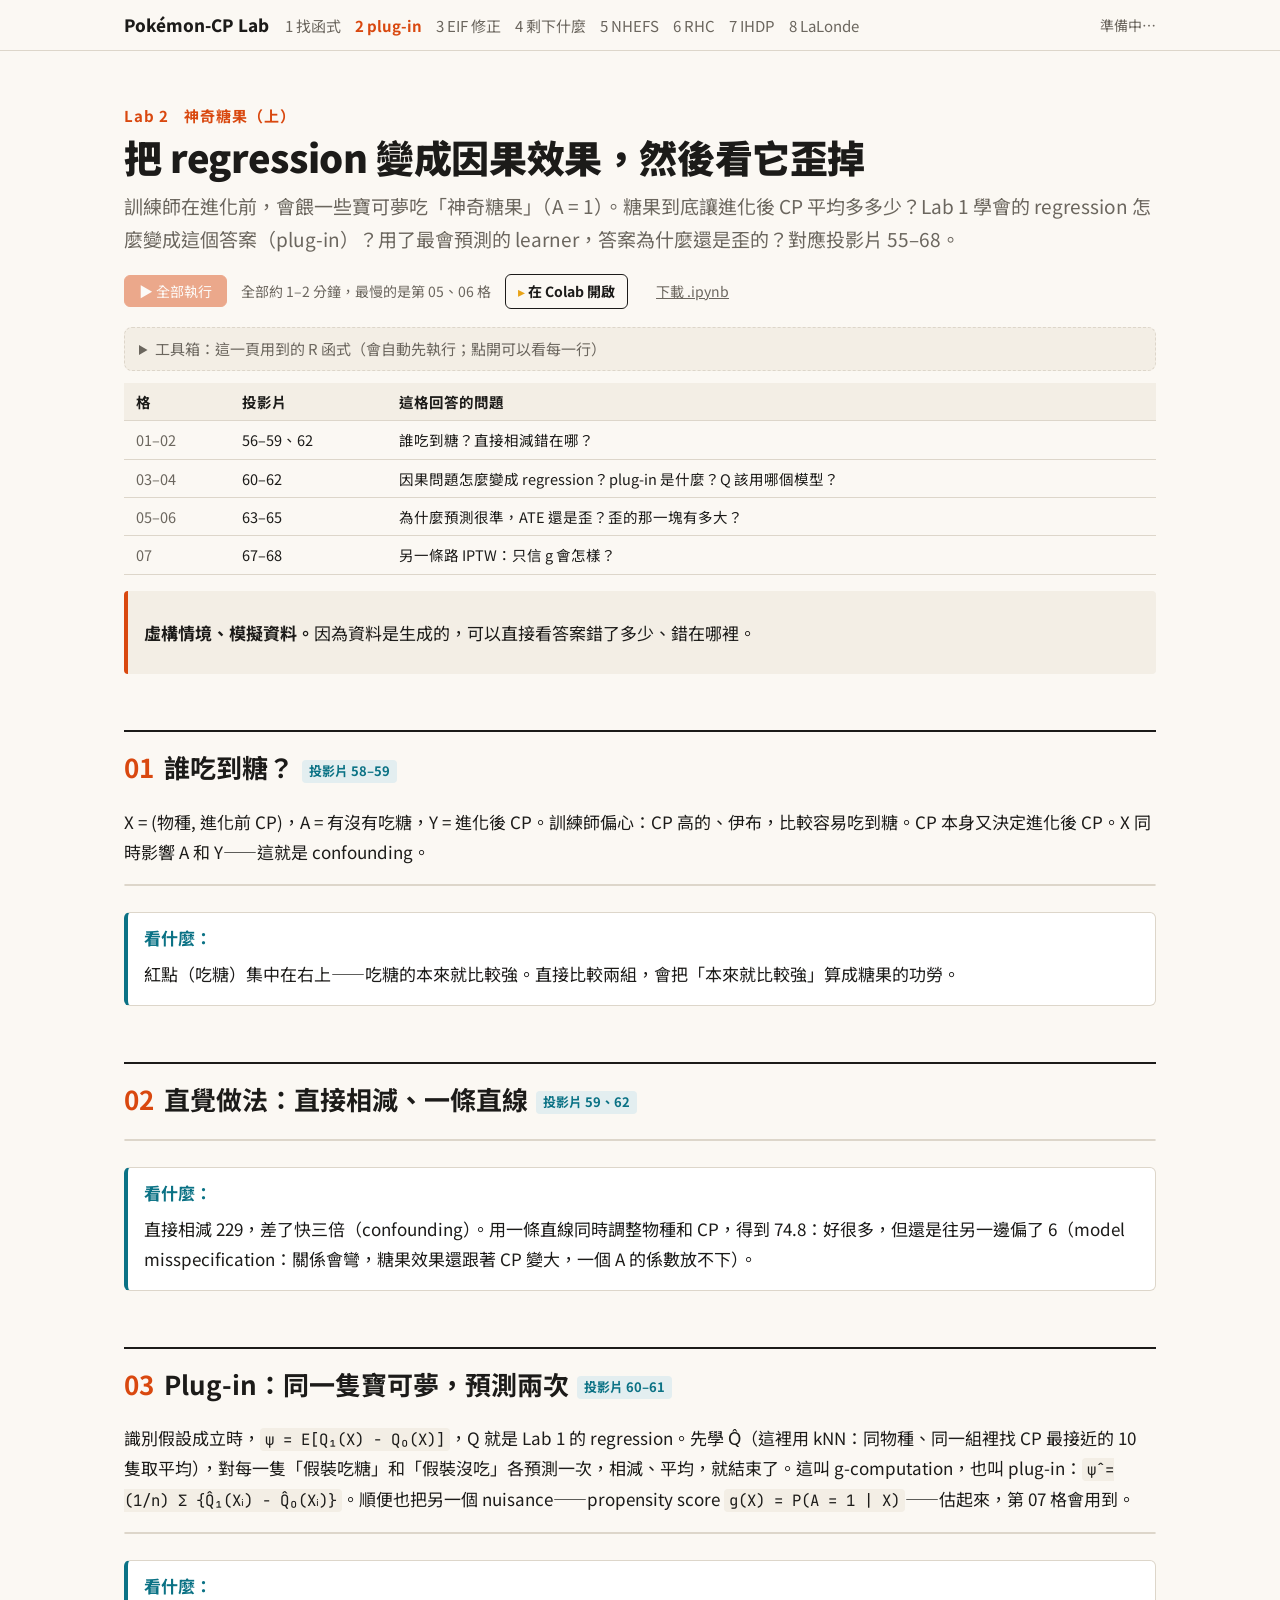
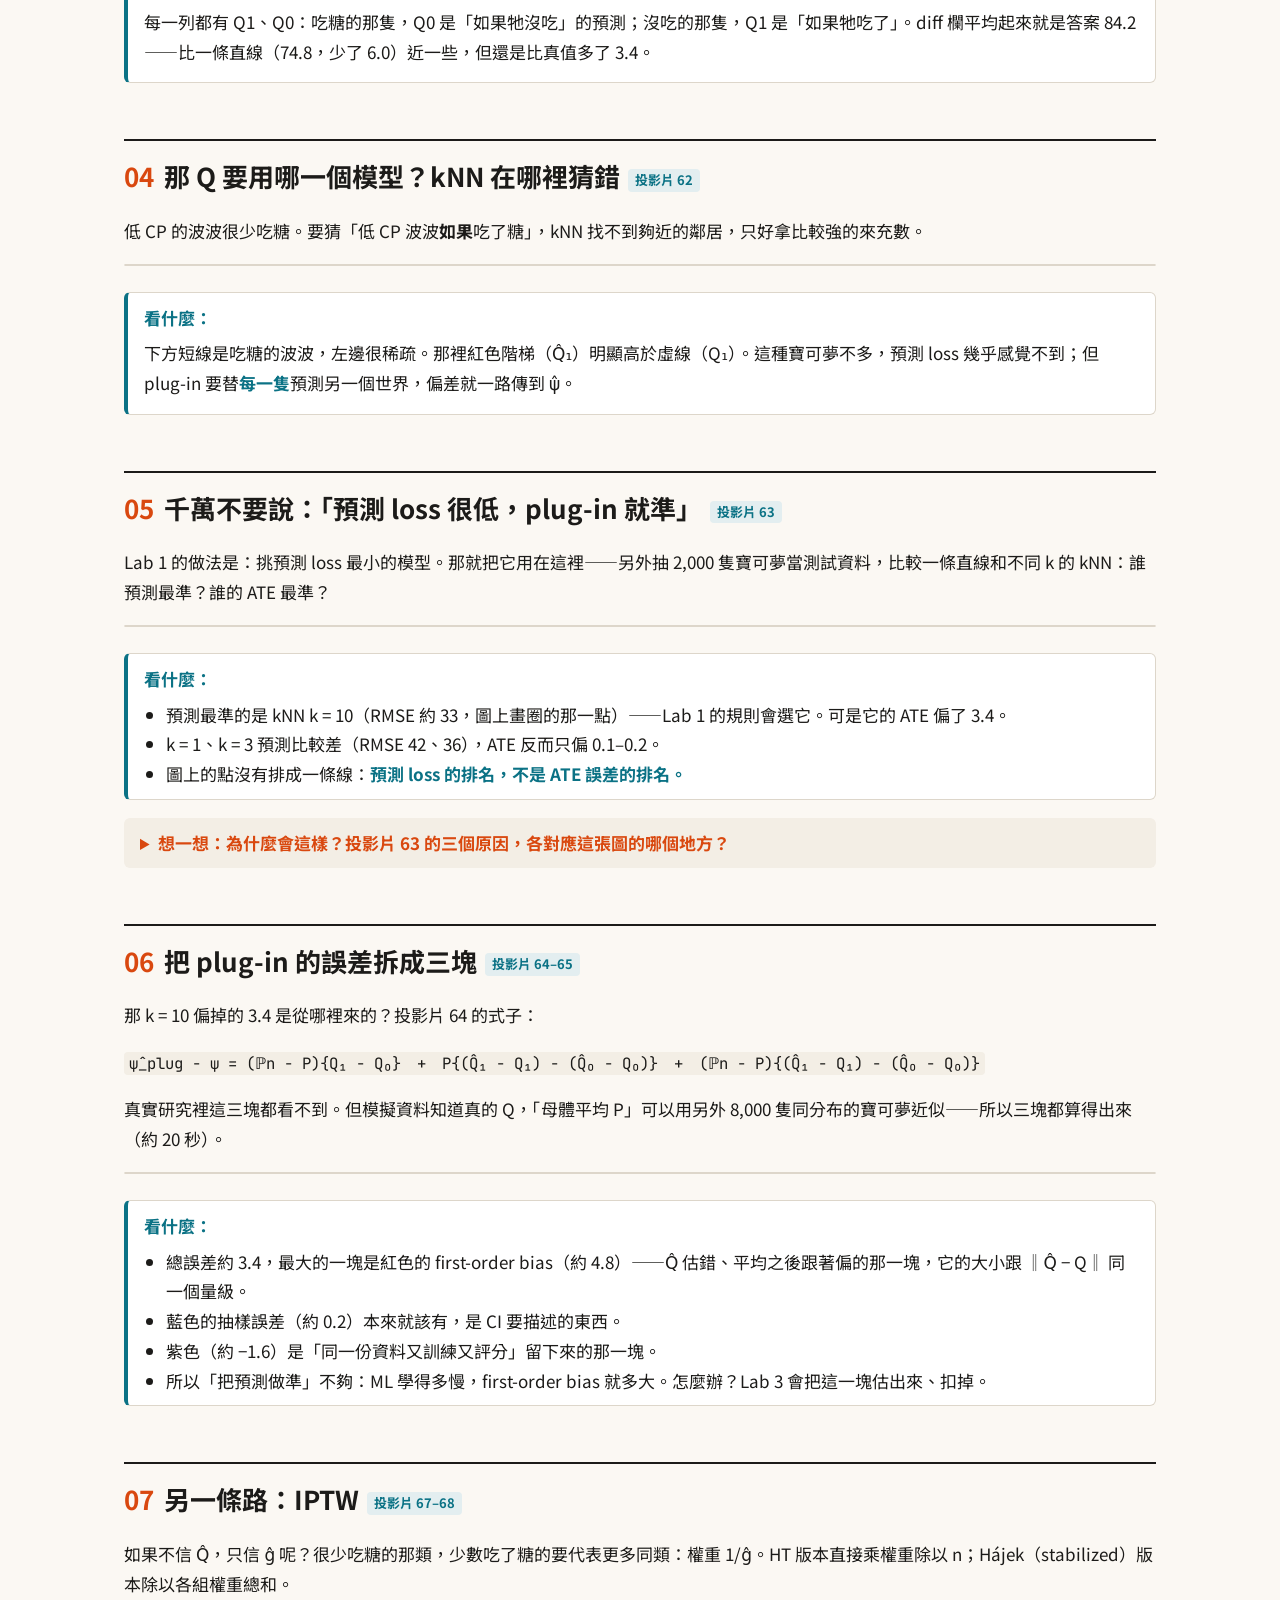
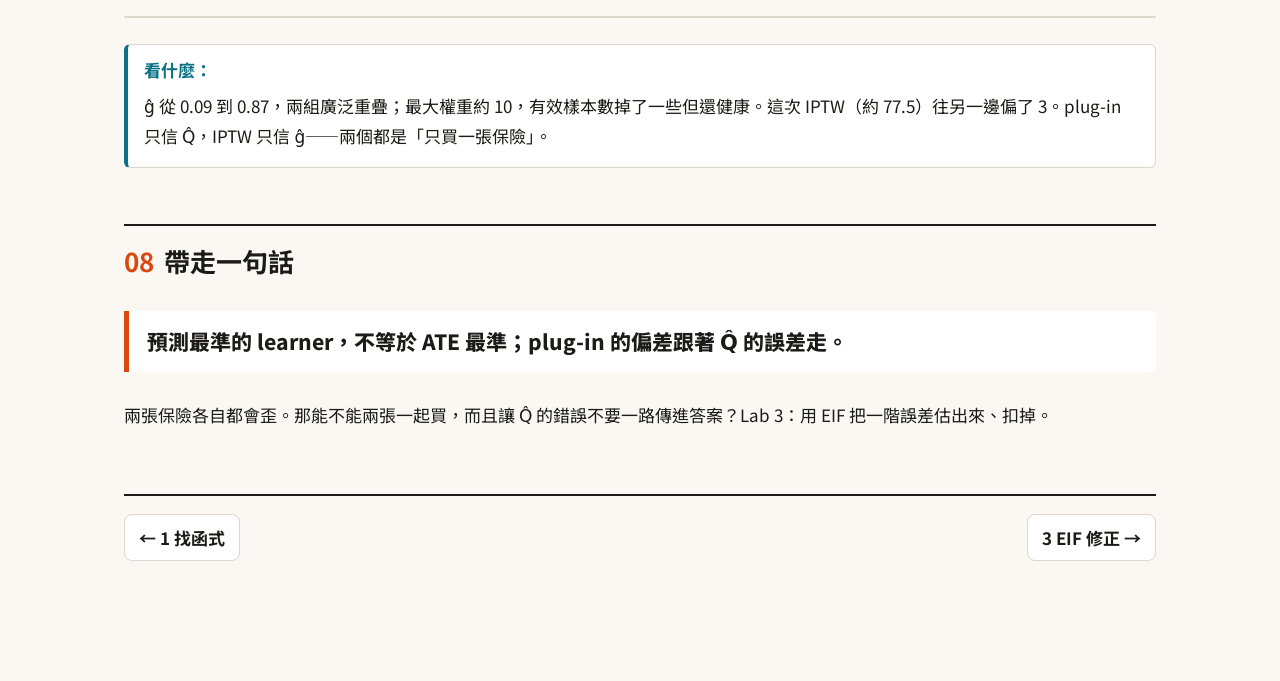
==== 02_plugin.html @ e5c3b576 "ML" ====
<!doctype html>
<html lang="zh-Hant">
<head>
<meta charset="utf-8">
<meta name="viewport" content="width=device-width, initial-scale=1">
<title>Lab 2　神奇糖果（上）：把 regression 變成因果效果，然後看它歪掉</title>
<link rel="preconnect" href="https://fonts.googleapis.com">
<link rel="preconnect" href="https://fonts.gstatic.com" crossorigin>
<link href="https://fonts.googleapis.com/css2?family=JetBrains+Mono:wght@400;600&family=Noto+Sans+TC:wght@400;700;900&display=swap" rel="stylesheet">
<link rel="stylesheet" href="web/style.css?v=8">
<script type="importmap">
{
 "imports": {
  "@codemirror/state": "https://esm.sh/*@codemirror/state@6.4.1",
  "@codemirror/view": "https://esm.sh/*@codemirror/view@6.26.3",
  "@codemirror/language": "https://esm.sh/*@codemirror/language@6.10.1",
  "@codemirror/commands": "https://esm.sh/*@codemirror/commands@6.5.0",
  "@codemirror/legacy-modes/mode/r": "https://esm.sh/*@codemirror/legacy-modes@6.4.0/mode/r",
  "@lezer/common": "https://esm.sh/*@lezer/common@1.2.1",
  "@lezer/highlight": "https://esm.sh/*@lezer/highlight@1.2.0",
  "@lezer/lr": "https://esm.sh/*@lezer/lr@1.4.0",
  "style-mod": "https://esm.sh/*style-mod@4.1.2",
  "w3c-keyname": "https://esm.sh/*w3c-keyname@2.2.8"
 }
}
</script>
</head>
<body data-files="" data-packages="">
<header class="top"><div class="wrap">
  <a class="home" href="index.html">Pokémon-CP Lab</a>
  <nav class="labs"><a href="01_ml.html">1 找函式</a><a href="02_plugin.html" aria-current="page">2 plug-in</a><a href="03_eif.html">3 EIF 修正</a><a href="04_remainder.html">4 剩下什麼</a><a href="05_nhefs.html">5 NHEFS</a><a href="06_rhc.html">6 RHC</a><a href="07_ihdp.html">7 IHDP</a><a href="08_lalonde.html">8 LaLonde</a></nav>
  <span id="status">準備中…</span>
</div></header>
<main>
<p class="kicker">Lab 2　神奇糖果（上）</p>
<h1>把 regression 變成因果效果，然後看它歪掉</h1>
<p class="lead">訓練師在進化前，會餵一些寶可夢吃「神奇糖果」（A = 1）。糖果到底讓進化後 CP 平均多多少？Lab 1 學會的 regression 怎麼變成這個答案（plug-in）？用了最會預測的 learner，答案為什麼還是歪的？對應投影片 55–68。</p>
<div class="actions"><button id="runall" disabled>▶ 全部執行</button><span class="time">全部約 1–2 分鐘，最慢的是第 05、06 格</span>
<a class="colab" href="https://colab.research.google.com/github/kiwi710680/Pokemon-CP/blob/main/colab/02_plugin.ipynb" target="_blank" rel="noopener">在 Colab 開啟</a>
<a class="dl" href="colab/02_plugin.ipynb" download>下載 .ipynb</a></div>
<details class="toolbox"><summary>工具箱：這一頁用到的 R 函式（會自動先執行；點開可以看每一行）</summary>
<div class="cell" data-label="工具箱"><script type="text/r">
# ---- estimators: one set of nuisance predictions -> different answers ----
# Notation (same as the slides): O = (X, A, Y)
#   Q(a, X) = E[Y | A = a, X]            outcome regression   -> nu$Q1, nu$Q0
#   g(X)    = P(A = 1 | X)               propensity score     -> nu$g
#   H(A, X) = A / g - (1 - A) / (1 - g)  clever covariate
#   D(O; g, Q, psi) = H (Y - Q_A) + Q1 - Q0 - psi   efficient influence function of the ATE
expit <- function(x) 1 / (1 + exp(-x))
bound <- function(p, lo = 0.025, hi = 0.975) pmin(pmax(p, lo), hi)

est_plugin <- function(nu) mean(nu$Q1 - nu$Q0)               # g-computation: predict twice, subtract, average

est_ipw_ht <- function(dat, nu)                               # Horvitz-Thompson IPTW: divide by n
  mean(dat$A * dat$Y / nu$g - (1 - dat$A) * dat$Y / (1 - nu$g))

est_ipw <- function(dat, nu) {                                # Hajek (stabilized) IPTW: divide by the sum of weights
  w1 <- dat$A / nu$g; w0 <- (1 - dat$A) / (1 - nu$g)
  sum(w1 * dat$Y) / sum(w1) - sum(w0 * dat$Y) / sum(w0)
}

eif <- function(dat, nu, psi) {
  H  <- dat$A / nu$g - (1 - dat$A) / (1 - nu$g)
  QA <- ifelse(dat$A == 1, nu$Q1, nu$Q0)
  H * (dat$Y - QA) + nu$Q1 - nu$Q0 - psi
}

wald <- function(psi, D) {                                    # SE from the EIF: sqrt(mean(D^2) / n)
  se <- sqrt(mean(D^2) / length(D))
  c(est = psi, se = se, lo = psi - 1.96 * se, hi = psi + 1.96 * se)
}

est_aipw <- function(dat, nu) {                               # one-step: psi_plug + P_n D  (solves P_n D = 0)
  psi <- mean(eif(dat, nu, 0))
  wald(psi, eif(dat, nu, psi))
}

est_tmle <- function(dat, nu, ybounds = range(dat$Y)) {       # targeting: move Q-hat along H until P_n D = 0
  lo <- ybounds[1]; hi <- ybounds[2]
  sc <- function(y) pmin(pmax((y - lo) / (hi - lo), 1e-6), 1 - 1e-6)
  Ys <- (dat$Y - lo) / (hi - lo)
  Q1s <- sc(nu$Q1); Q0s <- sc(nu$Q0); QAs <- ifelse(dat$A == 1, Q1s, Q0s)
  H  <- dat$A / nu$g - (1 - dat$A) / (1 - nu$g)
  fl <- suppressWarnings(glm(Ys ~ -1 + H, offset = qlogis(QAs), family = quasibinomial()))
  eps <- unname(coef(fl))
  Q1t <- expit(qlogis(Q1s) + eps / nu$g)
  Q0t <- expit(qlogis(Q0s) - eps / (1 - nu$g))
  nu_t <- data.frame(Q1 = lo + (hi - lo) * Q1t, Q0 = lo + (hi - lo) * Q0t, g = nu$g)
  psi <- mean(nu_t$Q1 - nu_t$Q0)
  c(wald(psi, eif(dat, nu_t, psi)), eps = eps)
}

weight_summary <- function(dat, nu) {                         # largest weight and effective sample size (ESS)
  w <- ifelse(dat$A == 1, 1 / nu$g, 1 / (1 - nu$g))
  c(max_weight = max(w),
    ESS_treated = sum(w[dat$A == 1])^2 / sum(w[dat$A == 1]^2), n_treated = sum(dat$A),
    ESS_control = sum(w[dat$A == 0])^2 / sum(w[dat$A == 0]^2), n_control = sum(1 - dat$A))
}

# ---- magic candy: simulated data, so the truth (Q, g, psi) is known ----
species_levels <- c("Pidgey", "Weedle", "Caterpie", "Eevee")

simulate_candy <- function(n = 800, seed = NULL, strength = 1) {
  if (!is.null(seed)) set.seed(seed)
  species <- factor(sample(species_levels, n, replace = TRUE, prob = c(.40, .20, .15, .25)), levels = species_levels)
  top <- c(Pidgey = 450, Weedle = 260, Caterpie = 260, Eevee = 650)[as.character(species)]
  cp  <- round(10 + top * rbeta(n, 2, 2.5))
  mult <- c(Pidgey = 1.85, Weedle = 1.10, Caterpie = 1.08, Eevee = 2.60)[as.character(species)]
  f0   <- mult * cp * (1 - cp / 2600)                         # evolution curve, bends at high CP
  # trainers prefer strong Pokemon and Eevee: confounding. Larger strength -> g closer to 0 or 1
  g0 <- expit(strength * (-1.8 + 3.2 * (cp / top)) + 0.5 * (species == "Eevee"))
  A  <- rbinom(n, 1, g0)
  tau <- 20 + 0.30 * cp                                       # candy effect: stronger Pokemon gain more
  Y1 <- f0 + tau + rnorm(n, 0, 30)
  Y0 <- f0 + rnorm(n, 0, 30)
  data.frame(species, cp, A, Y = ifelse(A == 1, Y1, Y0), g0, Q1 = f0 + tau, Q0 = f0, Y1, Y0)
}

candy_truth <- function(n = 2e6, seed = 1) {                  # population ATE = E[tau(X)]
  set.seed(seed)
  species <- sample(species_levels, n, replace = TRUE, prob = c(.40, .20, .15, .25))
  top <- c(Pidgey = 450, Weedle = 260, Caterpie = 260, Eevee = 650)[species]
  mean(20 + 0.30 * round(10 + top * rbeta(n, 2, 2.5)))
}
candy_population <- function(n = 20000, seed = 2027, strength = 1) simulate_candy(n, seed, strength)

# ---- nuisance learners ----
knn_Q <- function(train, newdata, a, k = 10) {                # same species, same arm, k nearest CP, average Y
  out <- rep(NA_real_, nrow(newdata))
  for (s in levels(newdata$species)) {
    tr <- train[train$species == s & train$A == a, ]
    id <- which(newdata$species == s)
    if (length(id) == 0) next
    if (nrow(tr) == 0) { out[id] <- mean(train$Y[train$A == a]); next }
    kk <- min(k, nrow(tr))
    D  <- abs(outer(newdata$cp[id], tr$cp, "-"))
    out[id] <- apply(D, 1, function(d) mean(tr$Y[order(d)[seq_len(kk)]]))
  }
  out
}
lin_Q <- function(train, newdata, a) predict(lm(Y ~ A + species + cp, data = train), transform(newdata, A = a))  # one straight line (slide 62)
logit_g <- function(train, newdata) {                        # each species its own intercept and slope
  fit <- glm(A ~ species + species:cp, family = binomial, data = train)
  bound(predict(fit, newdata, type = "response"))
}

fit_nuisance <- function(train, newdata, Qlearner = "knn", k = 10) {
  if (Qlearner == "knn") { Q1 <- knn_Q(train, newdata, 1, k); Q0 <- knn_Q(train, newdata, 0, k) }
  else { Q1 <- lin_Q(train, newdata, 1); Q0 <- lin_Q(train, newdata, 0) }
  data.frame(Q1 = Q1, Q0 = Q0, g = logit_g(train, newdata))
}
nuisance_full <- function(dat, ...) fit_nuisance(dat, dat, ...)          # train and predict on the same Pokemon
nuisance_crossfit <- function(dat, K = 5, seed = NULL, ...) {             # each prediction comes from the other folds
  if (!is.null(seed)) set.seed(seed)
  fold <- sample(rep(seq_len(K), length.out = nrow(dat)))
  nu <- data.frame(Q1 = NA_real_, Q0 = NA_real_, g = NA_real_)[rep(1, nrow(dat)), ]
  for (k in seq_len(K)) { te <- fold == k; nu[te, ] <- fit_nuisance(dat[!te, ], dat[te, ], ...) }
  rownames(nu) <- NULL
  nu
}

all_estimates <- function(dat, k = 10, K = 5) {
  nf <- nuisance_full(dat, k = k); nc <- nuisance_crossfit(dat, K = K, k = k)
  rbind(naive       = c(est = mean(dat$Y[dat$A == 1]) - mean(dat$Y[dat$A == 0]), se = NA, lo = NA, hi = NA),
        linear      = c(est = unname(coef(lm(Y ~ A + species + cp, data = dat))["A"]), se = NA, lo = NA, hi = NA),
        plugin_knn  = c(est = est_plugin(nf), se = NA, lo = NA, hi = NA),
        ipw         = c(est = est_ipw(dat, nf), se = NA, lo = NA, hi = NA),
        aipw_full   = est_aipw(dat, nf),
        tmle_full   = est_tmle(dat, nf)[1:4],
        aipw_cf_DML = est_aipw(dat, nc),
        tmle_cf     = est_tmle(dat, nc)[1:4])
}

# ---- only a simulation can do this: split the error into pieces ----
#   plug-in: psi_plug - psi = sampling + first-order bias + empirical process
#   AIPW   : psi_AIPW - psi = (P_n - P)D + R2 + empirical process
# "P" (population mean) is approximated by a large population `pop`
decompose_candy <- function(dat, pop, k = 10, scheme = c("full", "crossfit"), K = 5, seed = 1) {
  scheme <- match.arg(scheme)
  psi <- candy_truth(); n <- nrow(dat)
  set.seed(seed)
  fold <- if (scheme == "full") rep(1L, n) else sample(rep(seq_len(K), length.out = n))
  nu <- data.frame(Q1 = numeric(n), Q0 = numeric(n), g = numeric(n))
  first_order <- 0; R2 <- 0; gerr <- 0; qerr <- 0
  for (f in unique(fold)) {
    te <- fold == f
    tr <- if (scheme == "full") rep(TRUE, n) else !te
    nu[te, ] <- fit_nuisance(dat[tr, ], dat[te, ], k = k)
    np <- fit_nuisance(dat[tr, ], pop, k = k)                 # the same model, evaluated on the population
    w <- mean(te)
    r2_unit <- (np$g - pop$g0) / np$g * (np$Q1 - pop$Q1) + (np$g - pop$g0) / (1 - np$g) * (np$Q0 - pop$Q0)
    fo_unit <- (np$Q1 - pop$Q1) - (np$Q0 - pop$Q0)
    first_order <- first_order + w * mean(fo_unit)
    R2 <- R2 + w * mean(r2_unit)
    if (f == fold[1]) units <- data.frame(species = pop$species, cp = pop$cp, g_err = np$g - pop$g0,
                                          Q1_err = np$Q1 - pop$Q1, Q0_err = np$Q0 - pop$Q0,
                                          R2_unit = r2_unit, first_order_unit = fo_unit)
    gerr <- gerr + w * mean((np$g - pop$g0)^2)
    qerr <- qerr + w * mean(((np$Q1 - pop$Q1)^2 + (np$Q0 - pop$Q0)^2) / 2)
  }
  plug <- mean(nu$Q1 - nu$Q0)
  aipw <- est_aipw(dat, nu)[["est"]]
  samp_plug <- mean(dat$Q1 - dat$Q0) - psi
  samp_aipw <- mean(eif(dat, data.frame(Q1 = dat$Q1, Q0 = dat$Q0, g = dat$g0), psi))   # (P_n - P)D, since PD = 0
  list(plugin = c(total = plug - psi, sampling = samp_plug, first_order = first_order,
                  emp_process = plug - psi - samp_plug - first_order),
       aipw = c(total = aipw - psi, sampling = samp_aipw, R2 = R2, emp_process = aipw - psi - samp_aipw - R2),
       L2 = c(g = sqrt(gerr), Q = sqrt(qerr), product = sqrt(gerr) * sqrt(qerr)),
       units = units)                                         # per-Pokemon errors (first fold's model), for plots
}

# Neyman orthogonality: move g and Q away from the truth by t, compare the two moments
orthogonality_curves <- function(pop, ts = seq(-1, 1, by = 0.05), dq1 = 40, dq0 = -20, dg = 0.6) {
  g <- pop$g0; Q1 <- pop$Q1; Q0 <- pop$Q0
  psi <- mean(Q1 - Q0)
  gbar <- g + dg * g * (1 - g)
  eif_moment <- function(t, move_g, move_Q) {
    gt <- if (move_g) g + t * (gbar - g) else g
    q1 <- if (move_Q) Q1 + t * dq1 else Q1
    q0 <- if (move_Q) Q0 + t * dq0 else Q0
    mean(q1 - q0 + g / gt * (Q1 - q1) - (1 - g) / (1 - gt) * (Q0 - q0)) - psi
  }
  data.frame(t = ts, plugin_Q = ts * (dq1 - dq0),
             eif_Q_only = sapply(ts, eif_moment, move_g = FALSE, move_Q = TRUE),
             eif_g_only = sapply(ts, eif_moment, move_g = TRUE, move_Q = FALSE),
             eif_both   = sapply(ts, eif_moment, move_g = TRUE, move_Q = TRUE))
}

# smallest possible SE: sqrt(V_eff / n), V_eff = E[sigma^2/g + sigma^2/(1-g)] + Var(tau), sigma = 30
candy_se_bound <- function(pop, n) sqrt((mean(30^2 / pop$g0 + 30^2 / (1 - pop$g0)) + var(pop$Q1 - pop$Q0)) / n)

# ---- plotting helpers (base graphics only) ----
COL <- list(red = "#D9480F", teal = "#0B7285", ink = "#1C1B19", muted = "#6B665E",
            gold = "#C98A0C", plum = "#7B3F8C", rule = "#DDD6CA")
lab_par <- function(...) par(mar = c(4.5, 5, 1.5, 1), las = 1, bty = "n", col.axis = COL$muted, ...)

overlap_plot <- function(g_raw, A, xlab = "estimated propensity score  g-hat(X)", labels = c("A = 1", "A = 0"), breaks = 40) {
  br <- seq(0, 1, length.out = breaks + 1)                    # mirrored histogram: treated up, control down
  h1 <- hist(pmin(pmax(g_raw[A == 1], 0), 1), breaks = br, plot = FALSE)$counts
  h0 <- hist(pmin(pmax(g_raw[A == 0], 0), 1), breaks = br, plot = FALSE)$counts
  lab_par()
  plot(NA, xlim = c(0, 1), ylim = c(-max(h0), max(h1)), axes = FALSE, xlab = xlab, ylab = "count")
  axis(1); yt <- pretty(c(-max(h0), max(h1))); axis(2, at = yt, labels = abs(yt))
  rect(br[-length(br)], 0, br[-1], h1, col = adjustcolor(COL$red, .8), border = "white")
  rect(br[-length(br)], 0, br[-1], -h0, col = adjustcolor(COL$teal, .8), border = "white")
  abline(h = 0)
  text(0.98, max(h1) * .85, labels[1], adj = 1, col = COL$red, font = 2)
  text(0.98, -max(h0) * .85, labels[2], adj = 1, col = COL$teal, font = 2)
}

forest_plot <- function(lab, est, lo = NA, hi = NA, ref = NULL, ref_lab = "", col = COL$ink, xlab = "estimate", xlim = NULL) {
  n <- length(est); y <- n:1
  rng <- range(c(est, lo, hi, ref), na.rm = TRUE)
  if (is.null(xlim)) xlim <- rng + c(-1, 1) * diff(rng) * 0.08
  op <- par(mar = c(4.5, min(22, max(8, 0.62 * max(nchar(lab)) + 1)), 1.5, 1), las = 1, bty = "n", col.axis = COL$muted)
  on.exit(par(op))
  plot(NA, xlim = xlim, ylim = c(0.5, n + 0.5), axes = FALSE, xlab = xlab, ylab = "")
  abline(h = y, col = "#F0EBE3")
  if (!is.null(ref)) {
    abline(v = ref, lty = 2, col = COL$muted); pos <- (ref[1] - xlim[1]) / diff(xlim)
    mtext(ref_lab, 3, at = ref[1], adj = if (pos > 0.7) 1 else if (pos < 0.3) 0 else 0.5, cex = .8, col = COL$muted)
  }
  ok <- !is.na(lo)
  segments(lo[ok], y[ok], hi[ok], y[ok], lwd = 3, col = rep_len(col, n)[ok])
  points(est, y, pch = 19, cex = 1.5, col = rep_len(col, n))
  axis(1); axis(2, at = y, labels = lab, tick = FALSE, col.axis = COL$ink)
}
</script></div></details>

<table class="map"><tr><th>格</th><th>投影片</th><th>這格回答的問題</th></tr><tr><td>01–02</td><td>56–59、62</td><td>誰吃到糖？直接相減錯在哪？</td></tr><tr><td>03–04</td><td>60–62</td><td>因果問題怎麼變成 regression？plug-in 是什麼？Q 該用哪個模型？</td></tr><tr><td>05–06</td><td>63–65</td><td>為什麼預測很準，ATE 還是歪？歪的那一塊有多大？</td></tr><tr><td>07</td><td>67–68</td><td>另一條路 IPTW：只信 g 會怎樣？</td></tr></table>
<div class="note warn"><p><b>虛構情境、模擬資料。</b>因為資料是生成的，可以直接看答案錯了多少、錯在哪裡。</p></div>
<h2><span class="n">01</span>誰吃到糖？<span class="slide">投影片 58–59</span></h2>
<p>X = (物種, 進化前 CP)，A = 有沒有吃糖，Y = 進化後 CP。訓練師偏心：CP 高的、伊布，比較容易吃到糖。CP 本身又決定進化後 CP。X 同時影響 A 和 Y——這就是 confounding。</p>
<div class="cell"><script type="text/r">
truth <- candy_truth()                     # population truth psi = E[Y(1) - Y(0)]
d <- simulate_candy(1500, seed = 2026)
head(d[, c("species", "cp", "A", "Y")])
table(species = d$species, Candy = d$A)
round(tapply(d$cp, d$A, mean), 1)           # Pokemon that got candy start with higher CP
pg <- d[d$species == "Pidgey", ]
lab_par()
plot(pg$cp, pg$Y, pch = 19, col = ifelse(pg$A == 1, COL$red, COL$teal), xlab = "Original CP (Pidgey)", ylab = "CP after evolution")
legend("topleft", c("Candy A = 1", "No Candy A = 0"), pch = 19, col = c(COL$red, COL$teal), bty = "n")
</script></div>
<div class="look"><b>看什麼：</b><p>紅點（吃糖）集中在右上——吃糖的本來就比較強。直接比較兩組，會把「本來就比較強」算成糖果的功勞。</p></div>
<h2><span class="n">02</span>直覺做法：直接相減、一條直線<span class="slide">投影片 59、62</span></h2>
<div class="cell"><script type="text/r">
c(truth = truth,
  naive_difference = mean(d$Y[d$A == 1]) - mean(d$Y[d$A == 0]),
  linear_adjusted = unname(coef(lm(Y ~ A + species + cp, data = d))["A"]))
</script></div>
<div class="look"><b>看什麼：</b><p>直接相減 229，差了快三倍（confounding）。用一條直線同時調整物種和 CP，得到 74.8：好很多，但還是往另一邊偏了 6（model misspecification：關係會彎，糖果效果還跟著 CP 變大，一個 A 的係數放不下）。</p></div>
<h2><span class="n">03</span>Plug-in：同一隻寶可夢，預測兩次<span class="slide">投影片 60–61</span></h2>
<p>識別假設成立時，<code>ψ = E[Q₁(X) − Q₀(X)]</code>，Q 就是 Lab 1 的 regression。先學 Q̂（這裡用 kNN：同物種、同一組裡找 CP 最接近的 10 隻取平均），對每一隻「假裝吃糖」和「假裝沒吃」各預測一次，相減、平均，就結束了。這叫 g-computation，也叫 plug-in：<code>ψ̂ = (1/n) Σ {Q̂₁(Xᵢ) − Q̂₀(Xᵢ)}</code>。順便也把另一個 nuisance——propensity score <code>g(X) = P(A = 1 | X)</code>——估起來，第 07 格會用到。</p>
<div class="cell"><script type="text/r">
nf <- nuisance_full(d, k = 10)               # Q1 = Q-hat(1, X), Q0 = Q-hat(0, X) via kNN; g = g-hat(X) via logistic regression
head(cbind(d[, c("species", "cp", "A", "Y")], Q1 = round(nf$Q1, 1), Q0 = round(nf$Q0, 1), diff = round(nf$Q1 - nf$Q0, 1)))
c(truth = truth, plugin_kNN = est_plugin(nf))
</script></div>
<div class="look"><b>看什麼：</b><p>每一列都有 Q1、Q0：吃糖的那隻，Q0 是「如果牠沒吃」的預測；沒吃的那隻，Q1 是「如果牠吃了」。diff 欄平均起來就是答案 84.2——比一條直線（74.8，少了 6.0）近一些，但還是比真值多了 3.4。</p></div>
<h2><span class="n">04</span>那 Q 要用哪一個模型？kNN 在哪裡猜錯<span class="slide">投影片 62</span></h2>
<p>低 CP 的波波很少吃糖。要猜「低 CP 波波<b>如果</b>吃了糖」，kNN 找不到夠近的鄰居，只好拿比較強的來充數。</p>
<div class="cell"><script type="text/r">
xs <- data.frame(species = factor("Pidgey", levels = species_levels), cp = 10:460, A = 1, Y = 0)
q_knn  <- knn_Q(d, xs, a = 1, k = 10)
q_true <- 1.85 * xs$cp * (1 - xs$cp / 2600) + 20 + 0.30 * xs$cp
lab_par()
plot(pg$cp[pg$A == 1], pg$Y[pg$A == 1], pch = 19, col = adjustcolor(COL$red, .5), xlim = c(0, 470),
     xlab = "Original CP (Pidgey)", ylab = "CP after evolution if eat Candy")
lines(xs$cp, q_true, lwd = 3, lty = 2); lines(xs$cp, q_knn, lwd = 3, col = COL$red, type = "s")
rug(pg$cp[pg$A == 1], col = COL$red)
legend("topleft", c("true Q1(x)", "kNN Q1-hat(x)"), lty = c(2, 1), lwd = 3, col = c(COL$ink, COL$red), bty = "n")
</script></div>
<div class="look"><b>看什麼：</b><p>下方短線是吃糖的波波，左邊很稀疏。那裡紅色階梯（Q̂₁）明顯高於虛線（Q₁）。這種寶可夢不多，預測 loss 幾乎感覺不到；但 plug-in 要替<b>每一隻</b>預測另一個世界，偏差就一路傳到 ψ̂。</p></div>
<h2><span class="n">05</span>千萬不要說：「預測 loss 很低，plug-in 就準」<span class="slide">投影片 63</span></h2>
<p>Lab 1 的做法是：挑預測 loss 最小的模型。那就把它用在這裡——另外抽 2,000 隻寶可夢當測試資料，比較一條直線和不同 k 的 kNN：誰預測最準？誰的 ATE 最準？</p>
<div class="cell"><script type="text/r">
test <- simulate_candy(2000, seed = 99)                       # fresh Pokemon, never used for training
learners <- list(linear = 0, kNN_k1 = 1, kNN_k3 = 3, kNN_k10 = 10, kNN_k30 = 30, kNN_k100 = 100)
cmp <- t(sapply(learners, function(k) {
  Qa <- function(nd, a) if (k == 0) lin_Q(d, nd, a) else knn_Q(d, nd, a, k)
  pred <- ifelse(test$A == 1, Qa(test, 1), Qa(test, 0))       # predict the outcome we can see
  plug <- mean(Qa(d, 1) - Qa(d, 0))                           # plug-in ATE on the study sample
  c(test_RMSE = sqrt(mean((test$Y - pred)^2)), plugin_ATE = plug, ATE_error = plug - truth)
}))
round(cmp, 2)
best <- which.min(cmp[, "test_RMSE"])                         # what Lab 1's rule would pick
lab_par(mar = c(5.2, 6, 1.5, 1), mgp = c(4, .8, 0))
plot(cmp[, "test_RMSE"], abs(cmp[, "ATE_error"]), pch = 19, cex = 2, col = COL$red, log = "y", xlim = c(30, 125),
     xlab = "prediction error on new Pokemon (RMSE)", ylab = "|ATE error| (log scale)")
points(cmp[best, "test_RMSE"], abs(cmp[best, "ATE_error"]), cex = 4, lwd = 2)
text(cmp[, "test_RMSE"], abs(cmp[, "ATE_error"]), sub("_", " ", rownames(cmp)), pos = 4, offset = 1, col = COL$ink)
legend("topleft", "lowest prediction error", pch = 1, pt.cex = 2.5, pt.lwd = 2, bty = "n")
</script></div>
<div class="look"><b>看什麼：</b><ul><li>預測最準的是 kNN k = 10（RMSE 約 33，圖上畫圈的那一點）——Lab 1 的規則會選它。可是它的 ATE 偏了 3.4。</li><li>k = 1、k = 3 預測比較差（RMSE 42、36），ATE 反而只偏 0.1–0.2。</li><li>圖上的點沒有排成一條線：<b>預測 loss 的排名，不是 ATE 誤差的排名。</b></li></ul></div>
<details class="think"><summary>想一想：為什麼會這樣？投影片 63 的三個原因，各對應這張圖的哪個地方？</summary><p>原因 1（考的範圍不一樣）：RMSE 平均的是「看得到的那一臂」，ATE 要預測「另一個世界」，而且偏偏落在吃糖很少的低 CP 那一區。原因 2（ML 故意偏一點）：k 越大越平滑，預測的 variance 小了，但平滑造成的偏差會原封不動傳進 ψ̂——k = 30、100 就是這樣。原因 3（自己出題自己改）：這一格的 Q̂ 是用同一份資料訓練又預測；k = 1 時最近的鄰居常常就是自己，Lab 4 第 05 格會看到它怎麼騙過 SE。所以「挑 loss 最小的 learner」是對預測的最佳化，不是對 ψ 的最佳化。</p></details>
<h2><span class="n">06</span>把 plug-in 的誤差拆成三塊<span class="slide">投影片 64–65</span></h2>
<p>那 k = 10 偏掉的 3.4 是從哪裡來的？投影片 64 的式子：</p>
<p><code>ψ̂_plug − ψ = (ℙn − P){Q₁ − Q₀}　+　P{(Q̂₁ − Q₁) − (Q̂₀ − Q₀)}　+　(ℙn − P){(Q̂₁ − Q₁) − (Q̂₀ − Q₀)}</code></p>
<p>真實研究裡這三塊都看不到。但模擬資料知道真的 Q，「母體平均 P」可以用另外 8,000 隻同分布的寶可夢近似——所以三塊都算得出來（約 20 秒）。</p>
<div class="cell"><script type="text/r">
pop <- candy_population(8000)
dec <- decompose_candy(d, pop, k = 10, scheme = "full")
round(dec$plugin, 2)
lab_par(mar = c(4.5, 11, 1, 1))
barplot(rev(dec$plugin), horiz = TRUE, names.arg = rev(c("total error", "sampling error", "first-order bias", "empirical process")),
        col = rev(c(COL$ink, COL$teal, COL$red, COL$plum)), border = NA, xlab = "error of the estimate (CP)")
abline(v = 0)
</script></div>
<div class="look"><b>看什麼：</b><ul><li>總誤差約 3.4，最大的一塊是紅色的 first-order bias（約 4.8）——Q̂ 估錯、平均之後跟著偏的那一塊，它的大小跟 ‖Q̂ − Q‖ 同一個量級。</li><li>藍色的抽樣誤差（約 0.2）本來就該有，是 CI 要描述的東西。</li><li>紫色（約 −1.6）是「同一份資料又訓練又評分」留下來的那一塊。</li><li>所以「把預測做準」不夠：ML 學得多慢，first-order bias 就多大。怎麼辦？Lab 3 會把這一塊估出來、扣掉。</li></ul></div>
<h2><span class="n">07</span>另一條路：IPTW<span class="slide">投影片 67–68</span></h2>
<p>如果不信 Q̂，只信 ĝ 呢？很少吃糖的那類，少數吃了糖的要代表更多同類：權重 1/ĝ。HT 版本直接乘權重除以 n；Hájek（stabilized）版本除以各組權重總和。</p>
<div class="cell"><script type="text/r">
c(truth = truth, IPTW_HT = est_ipw_ht(d, nf), IPTW_Hajek = est_ipw(d, nf))
round(weight_summary(d, nf), 1)        # largest weight and effective sample size (ESS) per arm
overlap_plot(nf$g, d$A, labels = c("candy", "no candy"))
</script></div>
<div class="look"><b>看什麼：</b><p>ĝ 從 0.09 到 0.87，兩組廣泛重疊；最大權重約 10，有效樣本數掉了一些但還健康。這次 IPTW（約 77.5）往另一邊偏了 3。plug-in 只信 Q̂，IPTW 只信 ĝ——兩個都是「只買一張保險」。</p></div>
<h2><span class="n">08</span>帶走一句話</h2>
<p class="punch">預測最準的 learner，不等於 ATE 最準；plug-in 的偏差跟著 Q̂ 的誤差走。</p>
<p>兩張保險各自都會歪。那能不能兩張一起買，而且讓 Q̂ 的錯誤不要一路傳進答案？Lab 3：用 EIF 把一階誤差估出來、扣掉。</p>
<nav class="pager"><a href="01_ml.html">← 1 找函式</a><a href="03_eif.html">3 EIF 修正 →</a></nav>
</main>
<script type="module" src="web/runner.js?v=8"></script>
</body>
</html>
---- web/style.css ----
:root {
  --bg: #fbf8f3; --ink: #1c1b19; --muted: #6b665e; --rule: #ddd6ca; --panel: #f3eee5;
  --red: #d9480f; --teal: #0b7285; --gold: #e8a317; --code: #fffdf9;
  --sans: "Noto Sans TC", "PingFang TC", "Microsoft JhengHei", system-ui, sans-serif;
  --mono: "JetBrains Mono", Consolas, "SF Mono", Menlo, monospace;
}
* { box-sizing: border-box; }
body { margin: 0; background: var(--bg); color: var(--ink); font-family: var(--sans); line-height: 1.75; font-size: 17px; }
header.top { position: sticky; top: 0; z-index: 5; background: rgba(251,248,243,.94); backdrop-filter: blur(6px); border-bottom: 1px solid var(--rule); }
header.top .wrap { display: flex; align-items: center; gap: 16px; padding: 10px 24px; max-width: 1080px; margin: 0 auto; flex-wrap: wrap; }
header.top a.home { color: var(--ink); font-weight: 800; text-decoration: none; }
nav.labs a { color: var(--muted); text-decoration: none; margin-right: 14px; font-size: 15px; }
nav.labs a[aria-current] { color: var(--red); font-weight: 700; }
#status { margin-left: auto; font-size: 14px; color: var(--muted); }
#status[data-kind="busy"] { color: var(--gold); }
#status[data-kind="ok"] { color: var(--teal); }
#status[data-kind="err"] { color: var(--red); }
main { max-width: 1080px; margin: 0 auto; padding: 24px 24px 120px; }
h1 { font-size: 38px; line-height: 1.25; margin: 28px 0 8px; letter-spacing: -.01em; }
h2 { font-size: 26px; margin: 56px 0 8px; padding-top: 12px; border-top: 2px solid var(--ink); }
h2 .n { color: var(--red); margin-right: 10px; }
p.lead { font-size: 19px; color: var(--muted); margin-top: 0; }
.note { background: var(--panel); border-left: 4px solid var(--gold); padding: 10px 16px; margin: 16px 0; border-radius: 4px; }
.note.warn { border-left-color: var(--red); }
.note.key { border-left-color: var(--teal); }
code { font-family: var(--mono); font-size: .92em; background: var(--panel); padding: 1px 5px; border-radius: 4px; }
.cell { border: 1px solid var(--rule); border-radius: 8px; margin: 18px 0 26px; background: var(--code); overflow: hidden; }
.cell .bar { display: flex; align-items: center; gap: 10px; padding: 6px 10px; background: var(--panel); border-bottom: 1px solid var(--rule); }
.cell .label { font-size: 13px; color: var(--muted); margin-right: auto; }
.cell textarea { display: block; width: 100%; border: 0; resize: vertical; padding: 12px 14px; font-family: var(--mono); font-size: 14px; line-height: 1.55; background: var(--code); color: var(--ink); outline: none; tab-size: 2; min-height: 60px; }
.cell textarea:focus { box-shadow: inset 3px 0 0 var(--teal); }
button { font-family: var(--sans); font-size: 14px; border-radius: 6px; padding: 5px 14px; cursor: pointer; border: 1px solid var(--ink); background: var(--ink); color: #fff; }
button.ghost { background: transparent; color: var(--muted); border-color: var(--rule); }
button:disabled { opacity: .45; cursor: progress; }
#runall { background: var(--red); border-color: var(--red); }
.out:empty { display: none; }
.out { border-top: 1px dashed var(--rule); padding: 10px 14px; background: #fff; }
.out.running::before { content: "執行中…"; color: var(--gold); font-size: 14px; }
.out pre { margin: 0 0 8px; font-family: var(--mono); font-size: 13.5px; line-height: 1.5; white-space: pre-wrap; overflow-x: auto; }
.out pre.has-err { color: #8a5a00; }
.out pre.error { color: var(--red); }
.out canvas { display: block; max-width: 100%; height: auto; margin: 6px 0; border-radius: 4px; }
.out .timing { font-size: 12px; color: var(--muted); text-align: right; }
table { border-collapse: collapse; margin: 12px 0; font-size: 15px; }
th, td { border-bottom: 1px solid var(--rule); padding: 6px 12px; text-align: left; }
th { background: var(--panel); }
td.num { text-align: right; font-variant-numeric: tabular-nums; }
.cards { display: grid; grid-template-columns: repeat(auto-fill, minmax(280px, 1fr)); gap: 18px; margin: 28px 0; }
.card { border: 1px solid var(--rule); border-radius: 10px; padding: 18px 20px; background: #fff; text-decoration: none; color: var(--ink); display: block; }
.card:hover { border-color: var(--ink); }
.card .k { color: var(--red); font-weight: 800; font-size: 14px; letter-spacing: .1em; }
.card h3 { margin: 6px 0; font-size: 22px; }
.card p { margin: 0; color: var(--muted); font-size: 15px; }
@media (max-width: 640px) { body { font-size: 16px; } h1 { font-size: 30px; } main { padding: 16px 16px 80px; } }

/* ── 2026-10 修訂：看什麼／想一想／投影片對照 ── */
.slide { display: inline-block; font-size: 13px; font-weight: 700; color: var(--teal); background: #E3EEF0; border-radius: 4px; padding: 0 7px; margin-left: 8px; vertical-align: middle; }
.look { background: #fff; border: 1px solid var(--rule); border-left: 4px solid var(--teal); border-radius: 6px; padding: 10px 16px; margin: 4px 0 18px; }
.look b:first-child { color: var(--teal); }
.look ul { margin: 6px 0 0; padding-left: 22px; }
details.think { background: var(--panel); border-radius: 6px; padding: 10px 16px; margin: 12px 0 22px; }
details.think summary { cursor: pointer; font-weight: 700; color: var(--red); }
details.think summary::marker { color: var(--red); }
details.think[open] summary { margin-bottom: 6px; }
.map { width: 100%; font-size: 14.5px; }
.map td:first-child { white-space: nowrap; color: var(--muted); }
.ref { font-size: 14px; color: var(--muted); }
.kpi { display: flex; gap: 28px; flex-wrap: wrap; margin: 10px 0 18px; }
.kpi div { min-width: 140px; }
.kpi .v { font-size: 30px; font-weight: 800; font-variant-numeric: tabular-nums; }
.kpi .l { font-size: 13px; color: var(--muted); }
.punch { font-size: 21px; font-weight: 800; border-top: 2px solid var(--ink); border-bottom: 2px solid var(--ink); padding: 12px 0; margin: 28px 0; }
.toc { columns: 2; font-size: 15px; margin: 8px 0 20px; }
.toc a { color: var(--ink); text-decoration: none; }
.toc a:hover { color: var(--red); }
@media (max-width: 640px) { .toc { columns: 1; } }

/* ── Pokemon-CP: toolbox cell and download link ── */
details.toolbox { border: 1px dashed var(--rule); border-radius: 8px; padding: 8px 14px; margin: 18px 0 8px; background: var(--panel); }
details.toolbox summary { cursor: pointer; font-size: 15px; color: var(--muted); }
details.toolbox[open] summary { margin-bottom: 4px; }
details.toolbox .cell { margin: 8px 0 4px; }
.dl { margin-left: 14px; font-size: 14px; }
.dl a { color: var(--teal); }
.look p { margin: 6px 0; }

/* ── review pass: titles, actions, pager, code readability ── */
:root { color-scheme: light; }
code, .cell textarea, .out pre { font-variant-ligatures: none; font-feature-settings: "liga" 0, "calt" 0; }   /* show "<-" as typed, not as an arrow */
.cell textarea { white-space: pre; overflow-x: auto; }
p.kicker { margin: 28px 0 0; font-size: 15px; font-weight: 700; letter-spacing: .06em; color: var(--red); }
p.kicker + h1 { margin-top: 4px; }
h1 { font-weight: 900; }
.actions { display: flex; flex-wrap: wrap; align-items: center; gap: 10px 14px; margin: 14px 0 6px; }
.actions .time { font-size: 14px; color: var(--muted); }
.actions a.colab { font-size: 14px; font-weight: 700; color: var(--ink); text-decoration: none; border: 1px solid var(--ink); border-radius: 6px; padding: 4px 12px; }
.actions a.colab::before { content: "▸ "; color: var(--gold); }
.actions a.colab:hover { background: var(--ink); color: #fff; }
.actions a.dl { font-size: 14px; color: var(--muted); }
nav.pager { display: flex; justify-content: space-between; gap: 12px; margin: 64px 0 0; padding-top: 18px; border-top: 2px solid var(--ink); }
nav.pager a { color: var(--ink); font-weight: 700; text-decoration: none; padding: 8px 14px; border: 1px solid var(--rule); border-radius: 8px; background: #fff; }
nav.pager a:hover { border-color: var(--ink); }
@media (max-width: 640px) { #status { width: 100%; margin-left: 0; } nav.labs a { margin-right: 10px; } p.kicker { margin-top: 16px; } }
.punch { border: 0; border-left: 5px solid var(--red); background: #fff; padding: 12px 18px; border-radius: 0 6px 6px 0; }
nav.labs a { white-space: nowrap; display: inline-block; }

/* ── CodeMirror 6 code cells (R syntax colors + line numbers) ── */
.cell .cm-editor { background: var(--code); font-size: 14px; }
.cell .cm-editor.cm-focused { outline: none; box-shadow: inset 0 0 0 1px var(--teal); }
.cell .cm-scroller { font-family: var(--mono); line-height: 1.55; font-variant-ligatures: none; font-feature-settings: "liga" 0, "calt" 0; }
.cell .cm-content { padding: 12px 0; caret-color: var(--ink); }
.cell .cm-line { padding: 0 14px 0 10px; }
.cell .cm-gutters { background: var(--panel); color: #a39b8e; border-right: 1px solid var(--rule); }
.cell .cm-lineNumbers .cm-gutterElement { padding: 0 8px 0 12px; min-width: 32px; }
.cell .cm-matchingBracket { background: #e3eef0; outline: 1px solid #b7d3d8; }
.cell .cm-selectionBackground, .cell .cm-focused .cm-selectionBackground { background: #d8e6ea !important; }
@media (max-width: 640px) { header.top { position: static; } header.top .wrap { padding: 8px 16px; gap: 4px 12px; } nav.labs a { font-size: 14px; } }
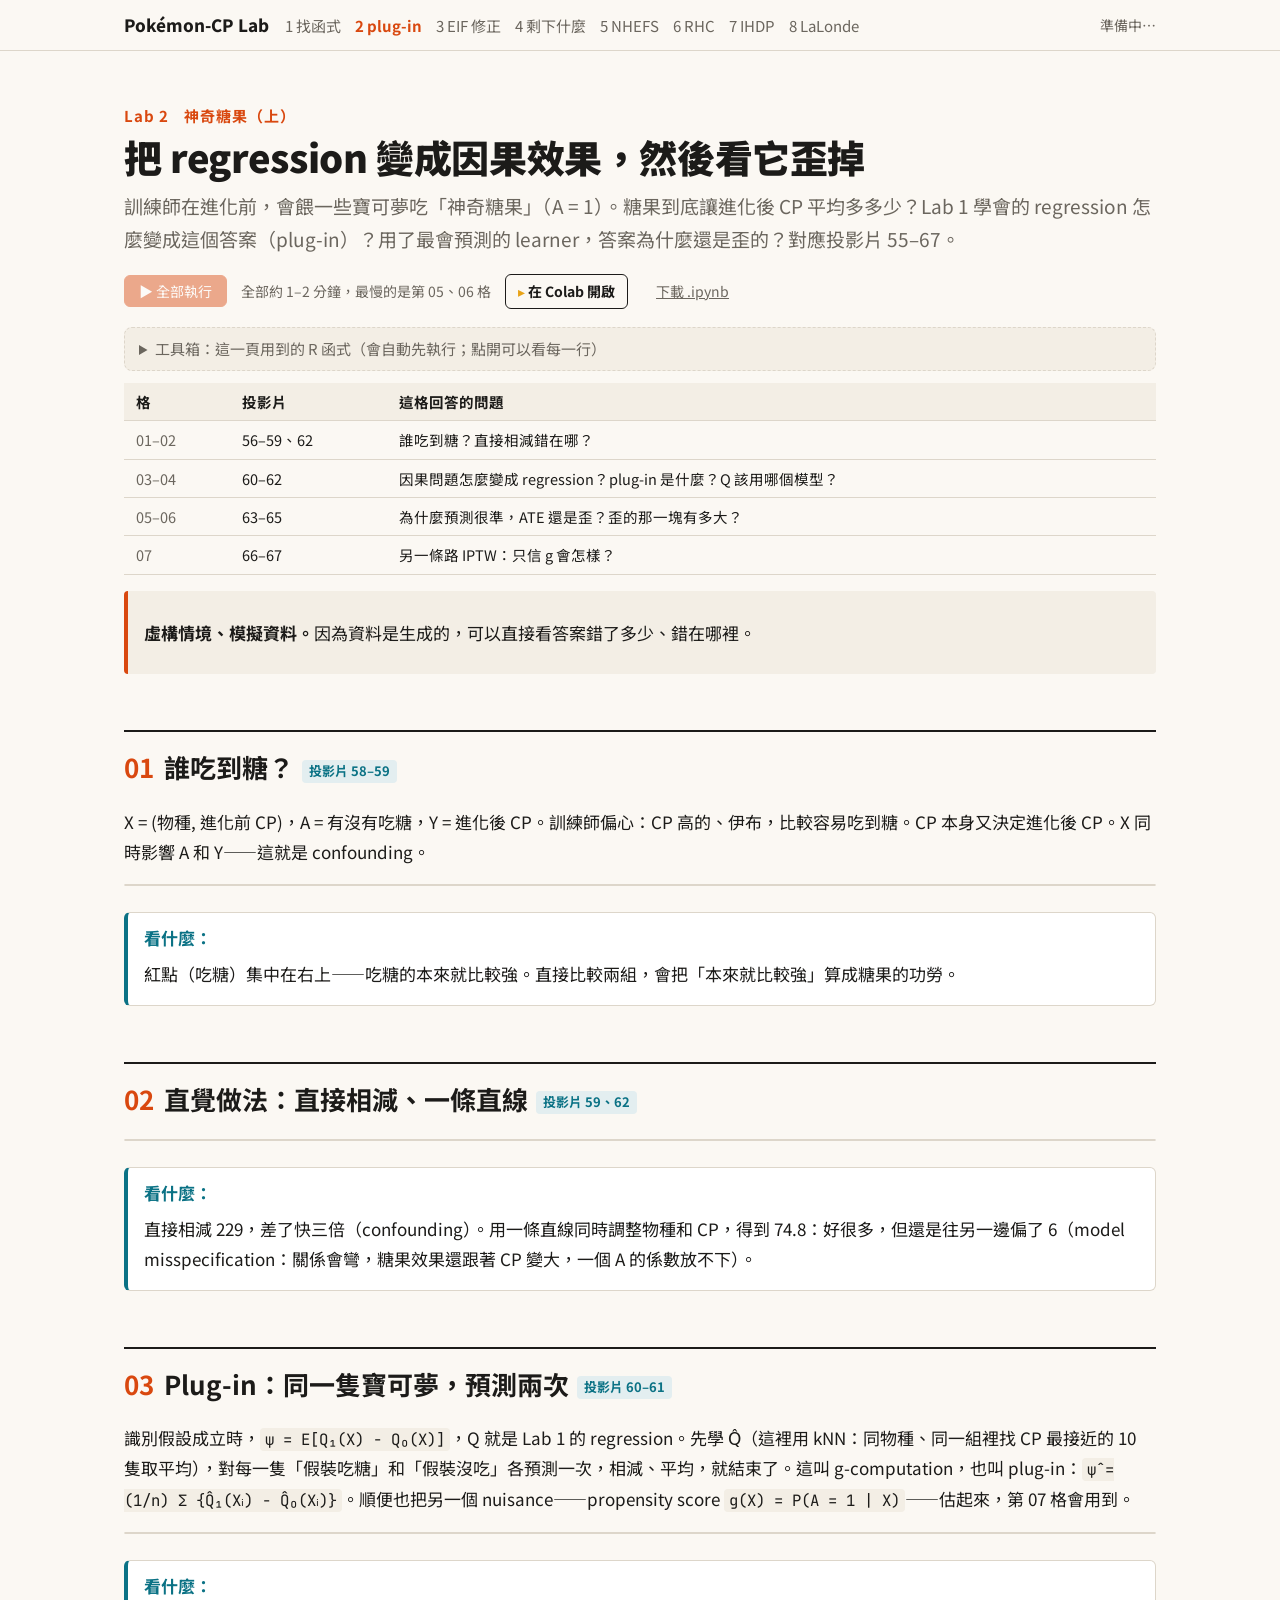
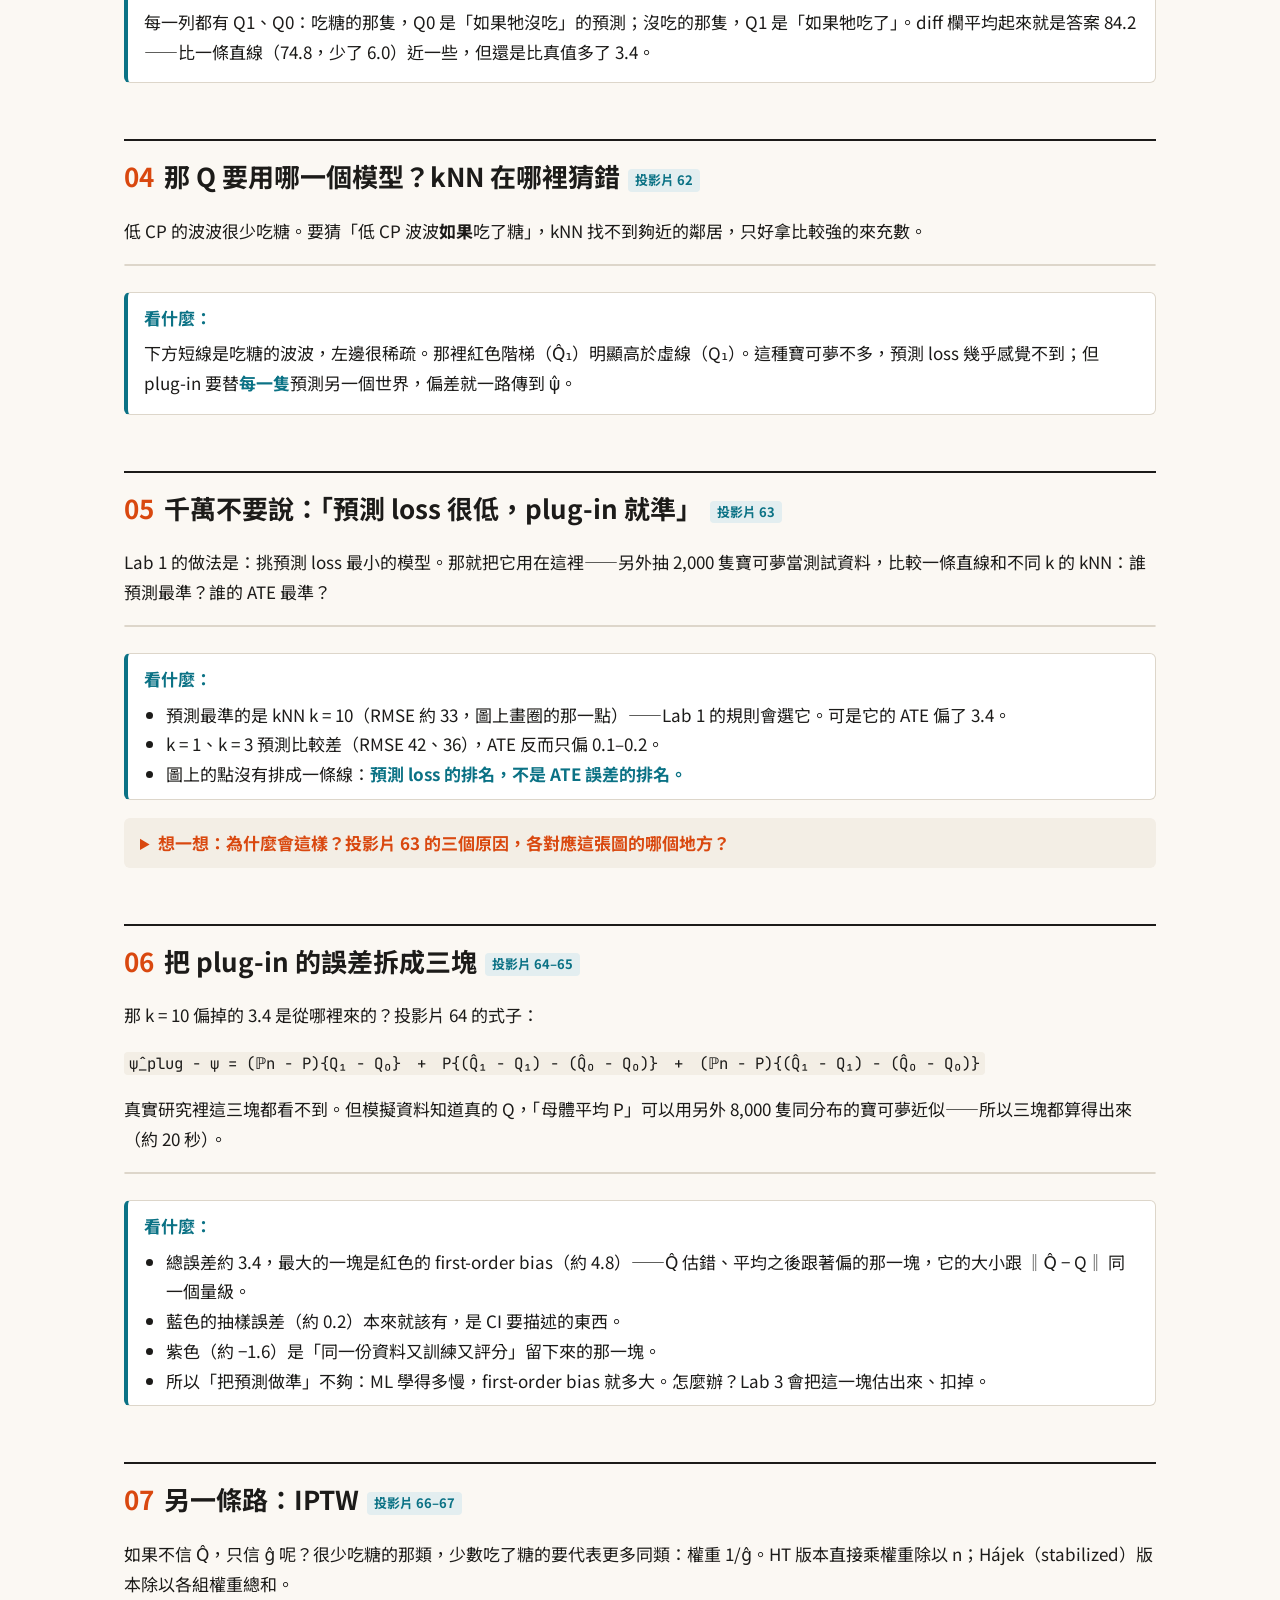
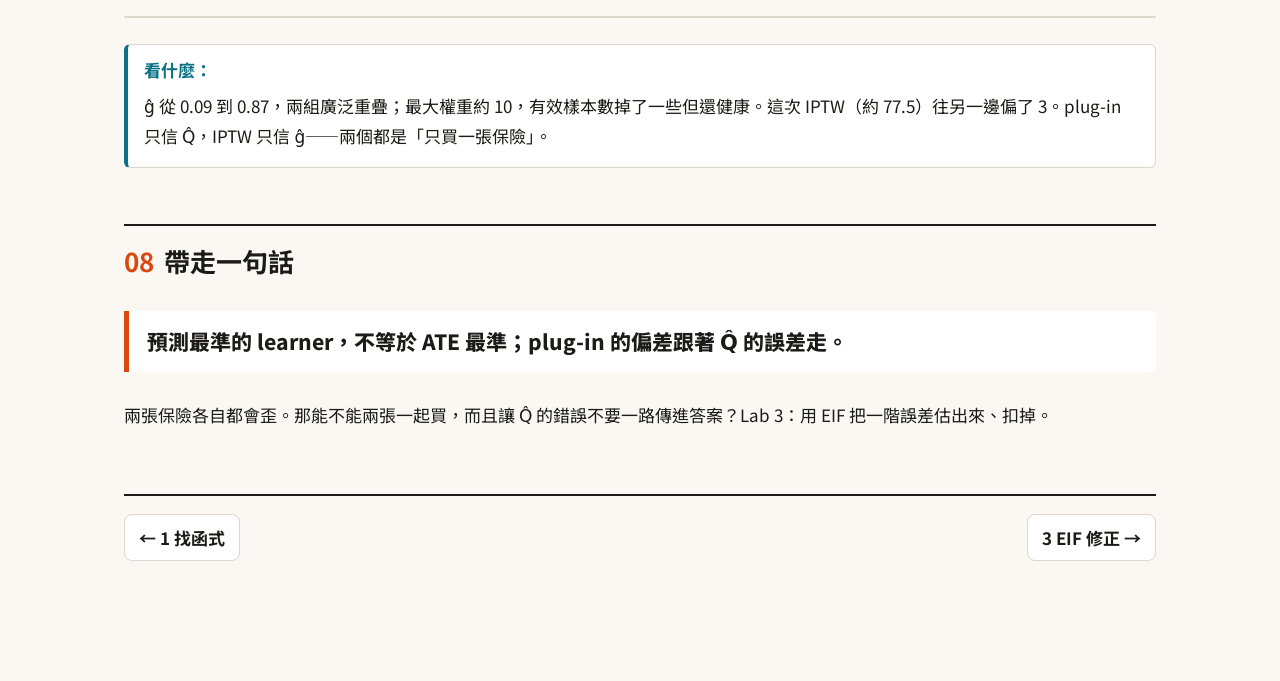
==== commit 3b3f03dc: "Updated" ====
--- a/02_plugin.html
+++ b/02_plugin.html
@@ -34,7 +34,7 @@
 <main>
 <p class="kicker">Lab 2　神奇糖果（上）</p>
 <h1>把 regression 變成因果效果，然後看它歪掉</h1>
-<p class="lead">訓練師在進化前，會餵一些寶可夢吃「神奇糖果」（A = 1）。糖果到底讓進化後 CP 平均多多少？Lab 1 學會的 regression 怎麼變成這個答案（plug-in）？用了最會預測的 learner，答案為什麼還是歪的？對應投影片 55–68。</p>
+<p class="lead">訓練師在進化前，會餵一些寶可夢吃「神奇糖果」（A = 1）。糖果到底讓進化後 CP 平均多多少？Lab 1 學會的 regression 怎麼變成這個答案（plug-in）？用了最會預測的 learner，答案為什麼還是歪的？對應投影片 55–67。</p>
 <div class="actions"><button id="runall" disabled>▶ 全部執行</button><span class="time">全部約 1–2 分鐘，最慢的是第 05、06 格</span>
 <a class="colab" href="https://colab.research.google.com/github/kiwi710680/Pokemon-CP/blob/main/colab/02_plugin.ipynb" target="_blank" rel="noopener">在 Colab 開啟</a>
 <a class="dl" href="colab/02_plugin.ipynb" download>下載 .ipynb</a></div>
@@ -267,7 +267,7 @@
 }
 </script></div></details>
 
-<table class="map"><tr><th>格</th><th>投影片</th><th>這格回答的問題</th></tr><tr><td>01–02</td><td>56–59、62</td><td>誰吃到糖？直接相減錯在哪？</td></tr><tr><td>03–04</td><td>60–62</td><td>因果問題怎麼變成 regression？plug-in 是什麼？Q 該用哪個模型？</td></tr><tr><td>05–06</td><td>63–65</td><td>為什麼預測很準，ATE 還是歪？歪的那一塊有多大？</td></tr><tr><td>07</td><td>67–68</td><td>另一條路 IPTW：只信 g 會怎樣？</td></tr></table>
+<table class="map"><tr><th>格</th><th>投影片</th><th>這格回答的問題</th></tr><tr><td>01–02</td><td>56–59、62</td><td>誰吃到糖？直接相減錯在哪？</td></tr><tr><td>03–04</td><td>60–62</td><td>因果問題怎麼變成 regression？plug-in 是什麼？Q 該用哪個模型？</td></tr><tr><td>05–06</td><td>63–65</td><td>為什麼預測很準，ATE 還是歪？歪的那一塊有多大？</td></tr><tr><td>07</td><td>66–67</td><td>另一條路 IPTW：只信 g 會怎樣？</td></tr></table>
 <div class="note warn"><p><b>虛構情境、模擬資料。</b>因為資料是生成的，可以直接看答案錯了多少、錯在哪裡。</p></div>
 <h2><span class="n">01</span>誰吃到糖？<span class="slide">投影片 58–59</span></h2>
 <p>X = (物種, 進化前 CP)，A = 有沒有吃糖，Y = 進化後 CP。訓練師偏心：CP 高的、伊布，比較容易吃到糖。CP 本身又決定進化後 CP。X 同時影響 A 和 Y——這就是 confounding。</p>
@@ -348,7 +348,7 @@
 abline(v = 0)
 </script></div>
 <div class="look"><b>看什麼：</b><ul><li>總誤差約 3.4，最大的一塊是紅色的 first-order bias（約 4.8）——Q̂ 估錯、平均之後跟著偏的那一塊，它的大小跟 ‖Q̂ − Q‖ 同一個量級。</li><li>藍色的抽樣誤差（約 0.2）本來就該有，是 CI 要描述的東西。</li><li>紫色（約 −1.6）是「同一份資料又訓練又評分」留下來的那一塊。</li><li>所以「把預測做準」不夠：ML 學得多慢，first-order bias 就多大。怎麼辦？Lab 3 會把這一塊估出來、扣掉。</li></ul></div>
-<h2><span class="n">07</span>另一條路：IPTW<span class="slide">投影片 67–68</span></h2>
+<h2><span class="n">07</span>另一條路：IPTW<span class="slide">投影片 66–67</span></h2>
 <p>如果不信 Q̂，只信 ĝ 呢？很少吃糖的那類，少數吃了糖的要代表更多同類：權重 1/ĝ。HT 版本直接乘權重除以 n；Hájek（stabilized）版本除以各組權重總和。</p>
 <div class="cell"><script type="text/r">
 c(truth = truth, IPTW_HT = est_ipw_ht(d, nf), IPTW_Hajek = est_ipw(d, nf))
